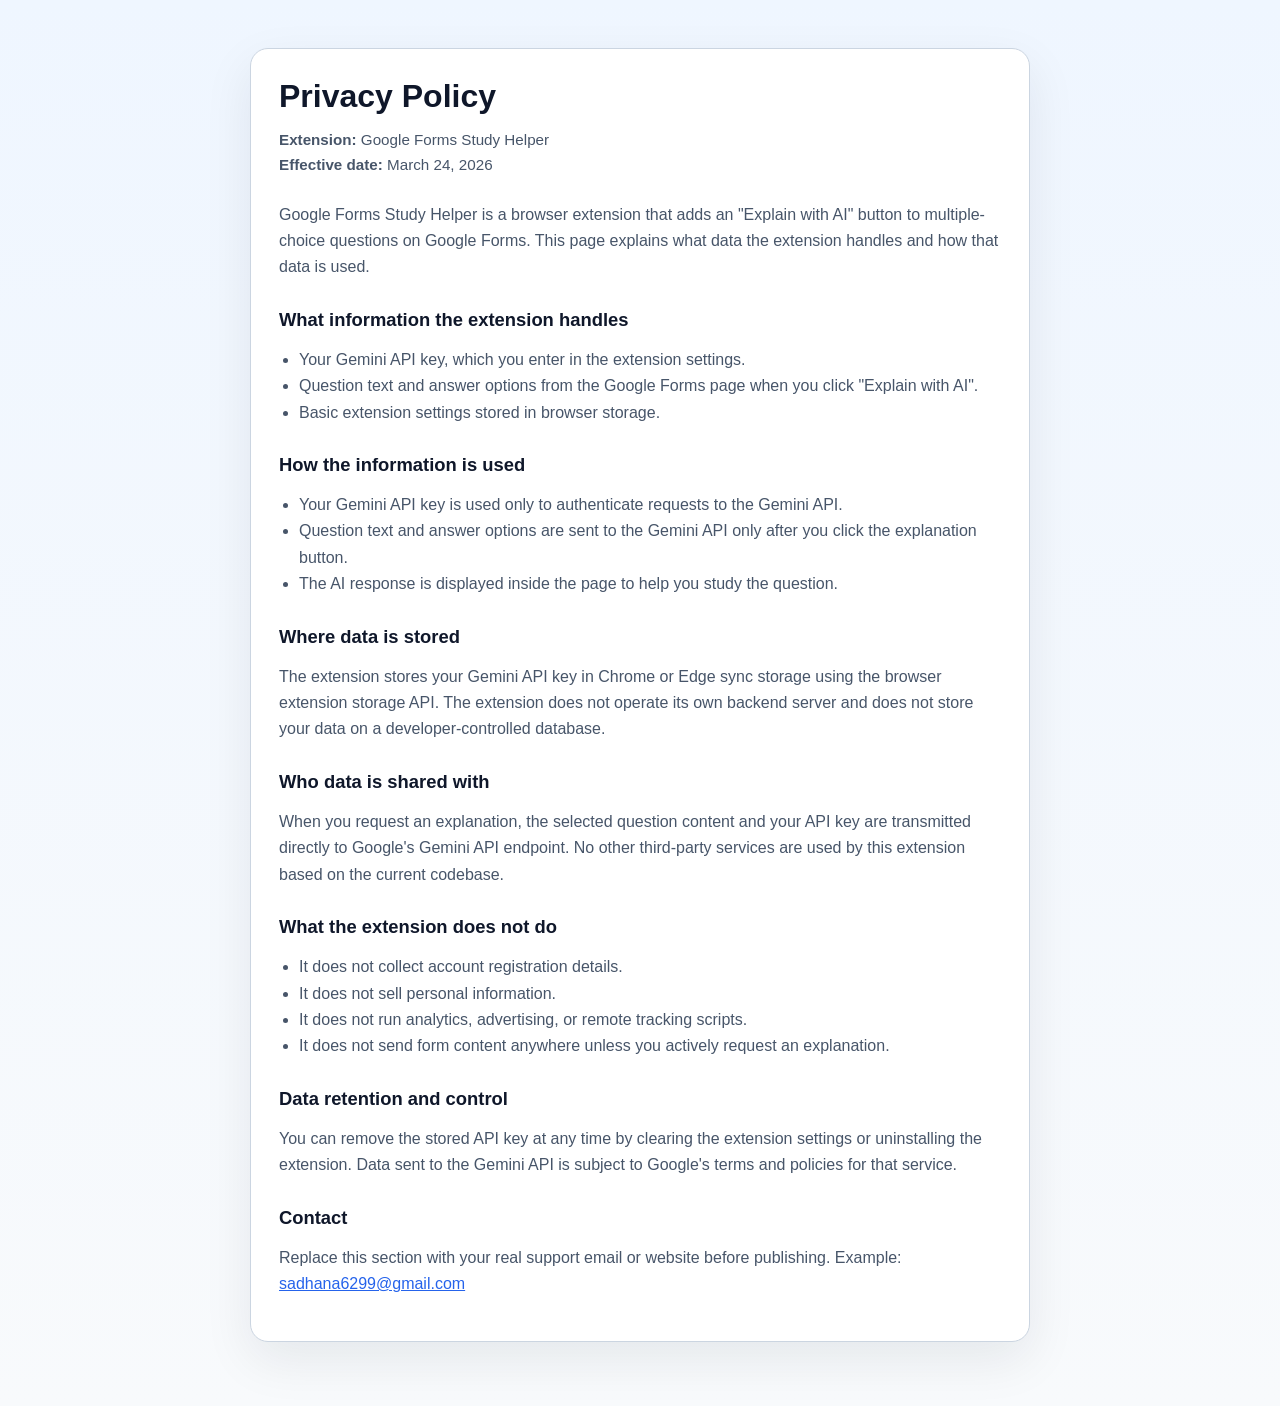
==== privacy-policy.html @ cfb2b149 "initial phase of development done" ====
<!doctype html>
<html lang="en">
  <head>
    <meta charset="utf-8">
    <meta name="viewport" content="width=device-width, initial-scale=1">
    <title>Privacy Policy - Google Forms Study Helper</title>
    <style>
      :root {
        color-scheme: light;
        --bg: #f8fafc;
        --panel: #ffffff;
        --text: #0f172a;
        --muted: #475569;
        --line: #cbd5e1;
        --accent: #2563eb;
      }

      * {
        box-sizing: border-box;
      }

      body {
        margin: 0;
        font-family: "Segoe UI", Arial, sans-serif;
        background: linear-gradient(180deg, #eff6ff 0%, var(--bg) 100%);
        color: var(--text);
      }

      main {
        max-width: 820px;
        margin: 0 auto;
        padding: 48px 20px 64px;
      }

      section {
        background: var(--panel);
        border: 1px solid var(--line);
        border-radius: 18px;
        padding: 28px;
        box-shadow: 0 18px 50px rgba(15, 23, 42, 0.08);
      }

      h1, h2 {
        line-height: 1.2;
      }

      h1 {
        margin: 0 0 12px;
        font-size: 2rem;
      }

      h2 {
        margin-top: 28px;
        font-size: 1.15rem;
      }

      p, li {
        color: var(--muted);
        line-height: 1.65;
      }

      a {
        color: var(--accent);
      }

      ul {
        padding-left: 20px;
      }

      .meta {
        margin: 0 0 24px;
        font-size: 0.95rem;
      }
    </style>
  </head>
  <body>
    <main>
      <section>
        <h1>Privacy Policy</h1>
        <p class="meta">
          <strong>Extension:</strong> Google Forms Study Helper<br>
          <strong>Effective date:</strong> March 24, 2026
        </p>

        <p>
          Google Forms Study Helper is a browser extension that adds an "Explain with AI"
          button to multiple-choice questions on Google Forms. This page explains what data
          the extension handles and how that data is used.
        </p>

        <h2>What information the extension handles</h2>
        <ul>
          <li>Your Gemini API key, which you enter in the extension settings.</li>
          <li>Question text and answer options from the Google Forms page when you click "Explain with AI".</li>
          <li>Basic extension settings stored in browser storage.</li>
        </ul>

        <h2>How the information is used</h2>
        <ul>
          <li>Your Gemini API key is used only to authenticate requests to the Gemini API.</li>
          <li>Question text and answer options are sent to the Gemini API only after you click the explanation button.</li>
          <li>The AI response is displayed inside the page to help you study the question.</li>
        </ul>

        <h2>Where data is stored</h2>
        <p>
          The extension stores your Gemini API key in Chrome or Edge sync storage using the
          browser extension storage API. The extension does not operate its own backend server
          and does not store your data on a developer-controlled database.
        </p>

        <h2>Who data is shared with</h2>
        <p>
          When you request an explanation, the selected question content and your API key are
          transmitted directly to Google's Gemini API endpoint. No other third-party services are
          used by this extension based on the current codebase.
        </p>

        <h2>What the extension does not do</h2>
        <ul>
          <li>It does not collect account registration details.</li>
          <li>It does not sell personal information.</li>
          <li>It does not run analytics, advertising, or remote tracking scripts.</li>
          <li>It does not send form content anywhere unless you actively request an explanation.</li>
        </ul>

        <h2>Data retention and control</h2>
        <p>
          You can remove the stored API key at any time by clearing the extension settings or
          uninstalling the extension. Data sent to the Gemini API is subject to Google's terms
          and policies for that service.
        </p>

        <h2>Contact</h2>
        <p>
          Replace this section with your real support email or website before publishing.
          Example: <a href="sadhana6299@gmail.com">sadhana6299@gmail.com</a>
        </p>
      </section>
    </main>
  </body>
</html>
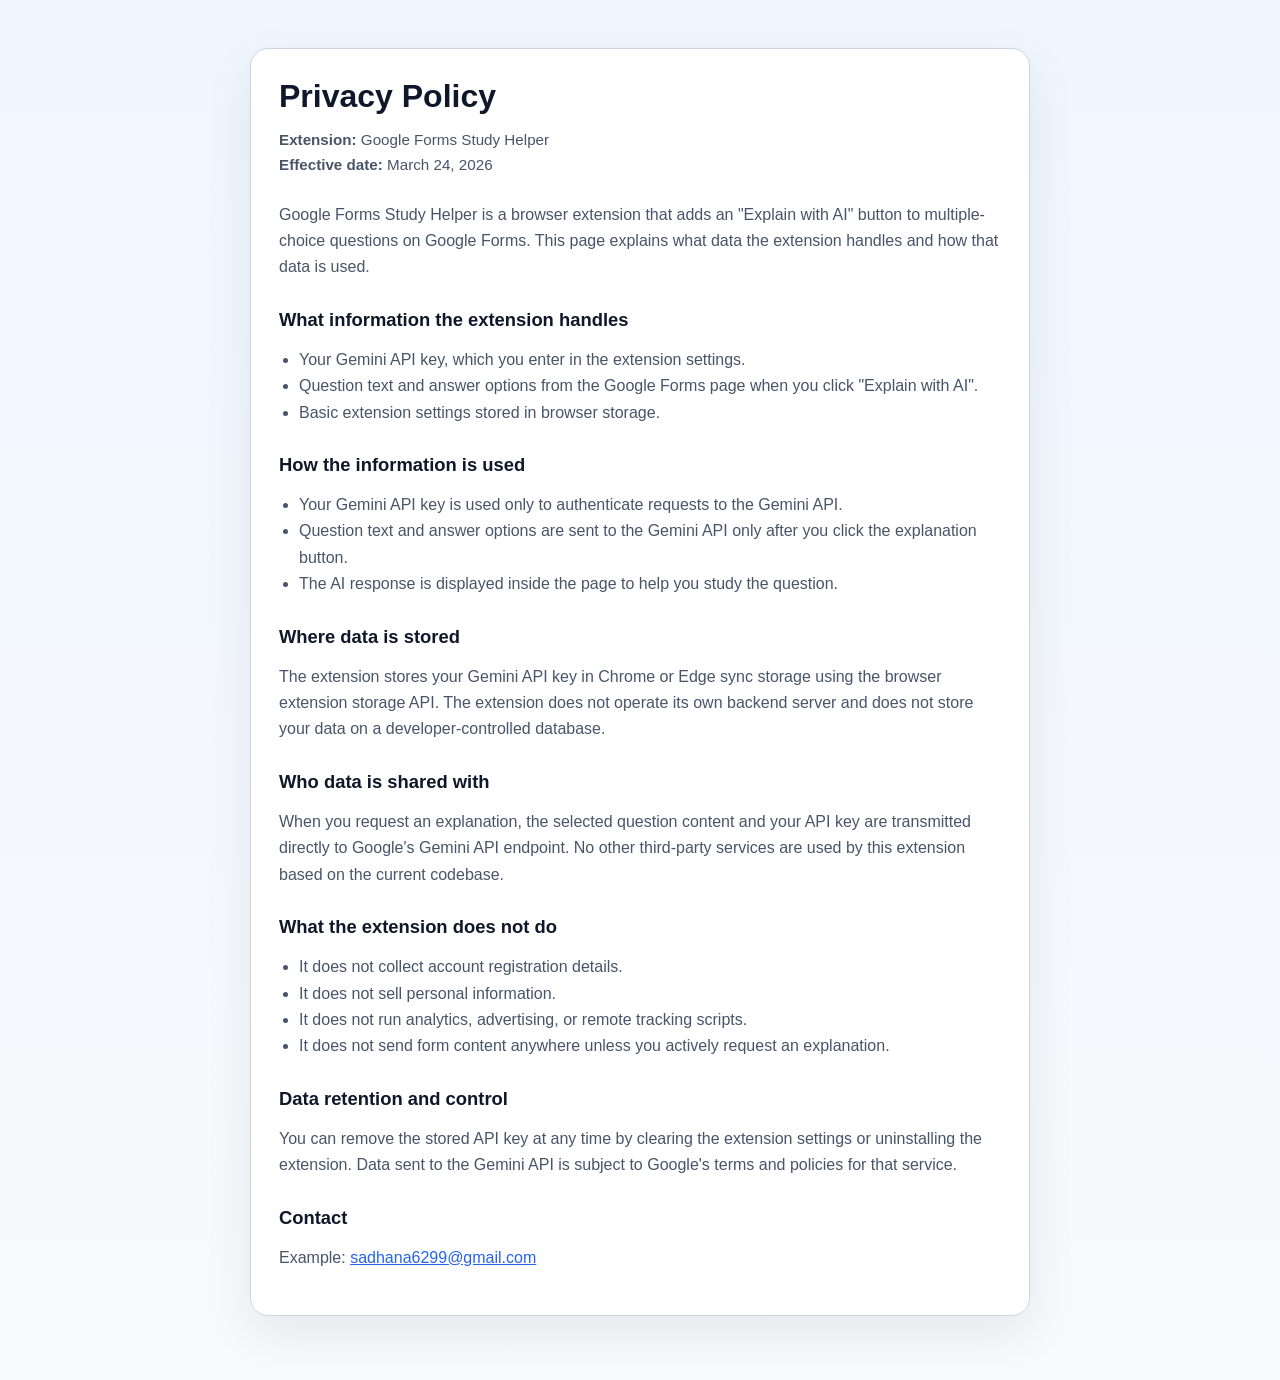
==== commit 2e70ace2: "added index.html file" ====
--- a/privacy-policy.html
+++ b/privacy-policy.html
@@ -133,7 +133,7 @@
 
         <h2>Contact</h2>
         <p>
-          Replace this section with your real support email or website before publishing.
+         
           Example: <a href="sadhana6299@gmail.com">sadhana6299@gmail.com</a>
         </p>
       </section>
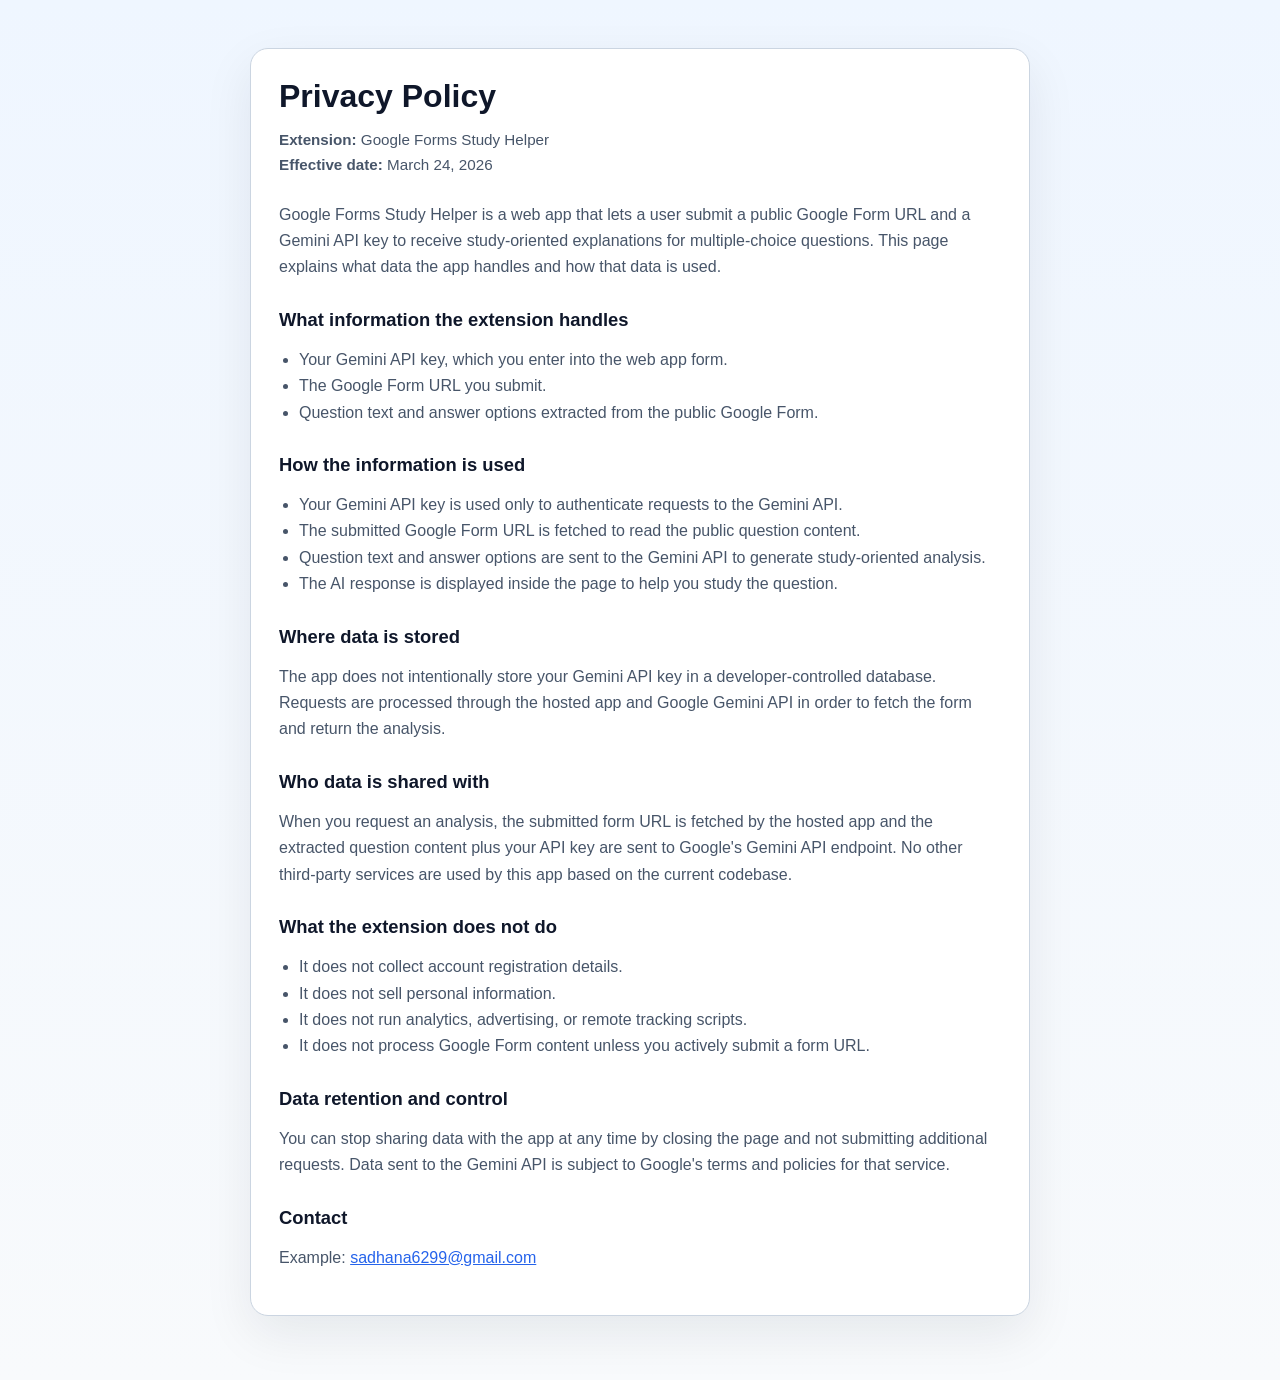
==== commit a50e1acb: "added web project" ====
--- a/privacy-policy.html
+++ b/privacy-policy.html
@@ -83,37 +83,38 @@
         </p>
 
         <p>
-          Google Forms Study Helper is a browser extension that adds an "Explain with AI"
-          button to multiple-choice questions on Google Forms. This page explains what data
-          the extension handles and how that data is used.
+          Google Forms Study Helper is a web app that lets a user submit a public Google Form
+          URL and a Gemini API key to receive study-oriented explanations for multiple-choice
+          questions. This page explains what data the app handles and how that data is used.
         </p>
 
         <h2>What information the extension handles</h2>
         <ul>
-          <li>Your Gemini API key, which you enter in the extension settings.</li>
-          <li>Question text and answer options from the Google Forms page when you click "Explain with AI".</li>
-          <li>Basic extension settings stored in browser storage.</li>
+          <li>Your Gemini API key, which you enter into the web app form.</li>
+          <li>The Google Form URL you submit.</li>
+          <li>Question text and answer options extracted from the public Google Form.</li>
         </ul>
 
         <h2>How the information is used</h2>
         <ul>
           <li>Your Gemini API key is used only to authenticate requests to the Gemini API.</li>
-          <li>Question text and answer options are sent to the Gemini API only after you click the explanation button.</li>
+          <li>The submitted Google Form URL is fetched to read the public question content.</li>
+          <li>Question text and answer options are sent to the Gemini API to generate study-oriented analysis.</li>
           <li>The AI response is displayed inside the page to help you study the question.</li>
         </ul>
 
         <h2>Where data is stored</h2>
         <p>
-          The extension stores your Gemini API key in Chrome or Edge sync storage using the
-          browser extension storage API. The extension does not operate its own backend server
-          and does not store your data on a developer-controlled database.
+          The app does not intentionally store your Gemini API key in a developer-controlled
+          database. Requests are processed through the hosted app and Google Gemini API in order
+          to fetch the form and return the analysis.
         </p>
 
         <h2>Who data is shared with</h2>
         <p>
-          When you request an explanation, the selected question content and your API key are
-          transmitted directly to Google's Gemini API endpoint. No other third-party services are
-          used by this extension based on the current codebase.
+          When you request an analysis, the submitted form URL is fetched by the hosted app and
+          the extracted question content plus your API key are sent to Google's Gemini API endpoint.
+          No other third-party services are used by this app based on the current codebase.
         </p>
 
         <h2>What the extension does not do</h2>
@@ -121,14 +122,14 @@
           <li>It does not collect account registration details.</li>
           <li>It does not sell personal information.</li>
           <li>It does not run analytics, advertising, or remote tracking scripts.</li>
-          <li>It does not send form content anywhere unless you actively request an explanation.</li>
+          <li>It does not process Google Form content unless you actively submit a form URL.</li>
         </ul>
 
         <h2>Data retention and control</h2>
         <p>
-          You can remove the stored API key at any time by clearing the extension settings or
-          uninstalling the extension. Data sent to the Gemini API is subject to Google's terms
-          and policies for that service.
+          You can stop sharing data with the app at any time by closing the page and not submitting
+          additional requests. Data sent to the Gemini API is subject to Google's terms and
+          policies for that service.
         </p>
 
         <h2>Contact</h2>
